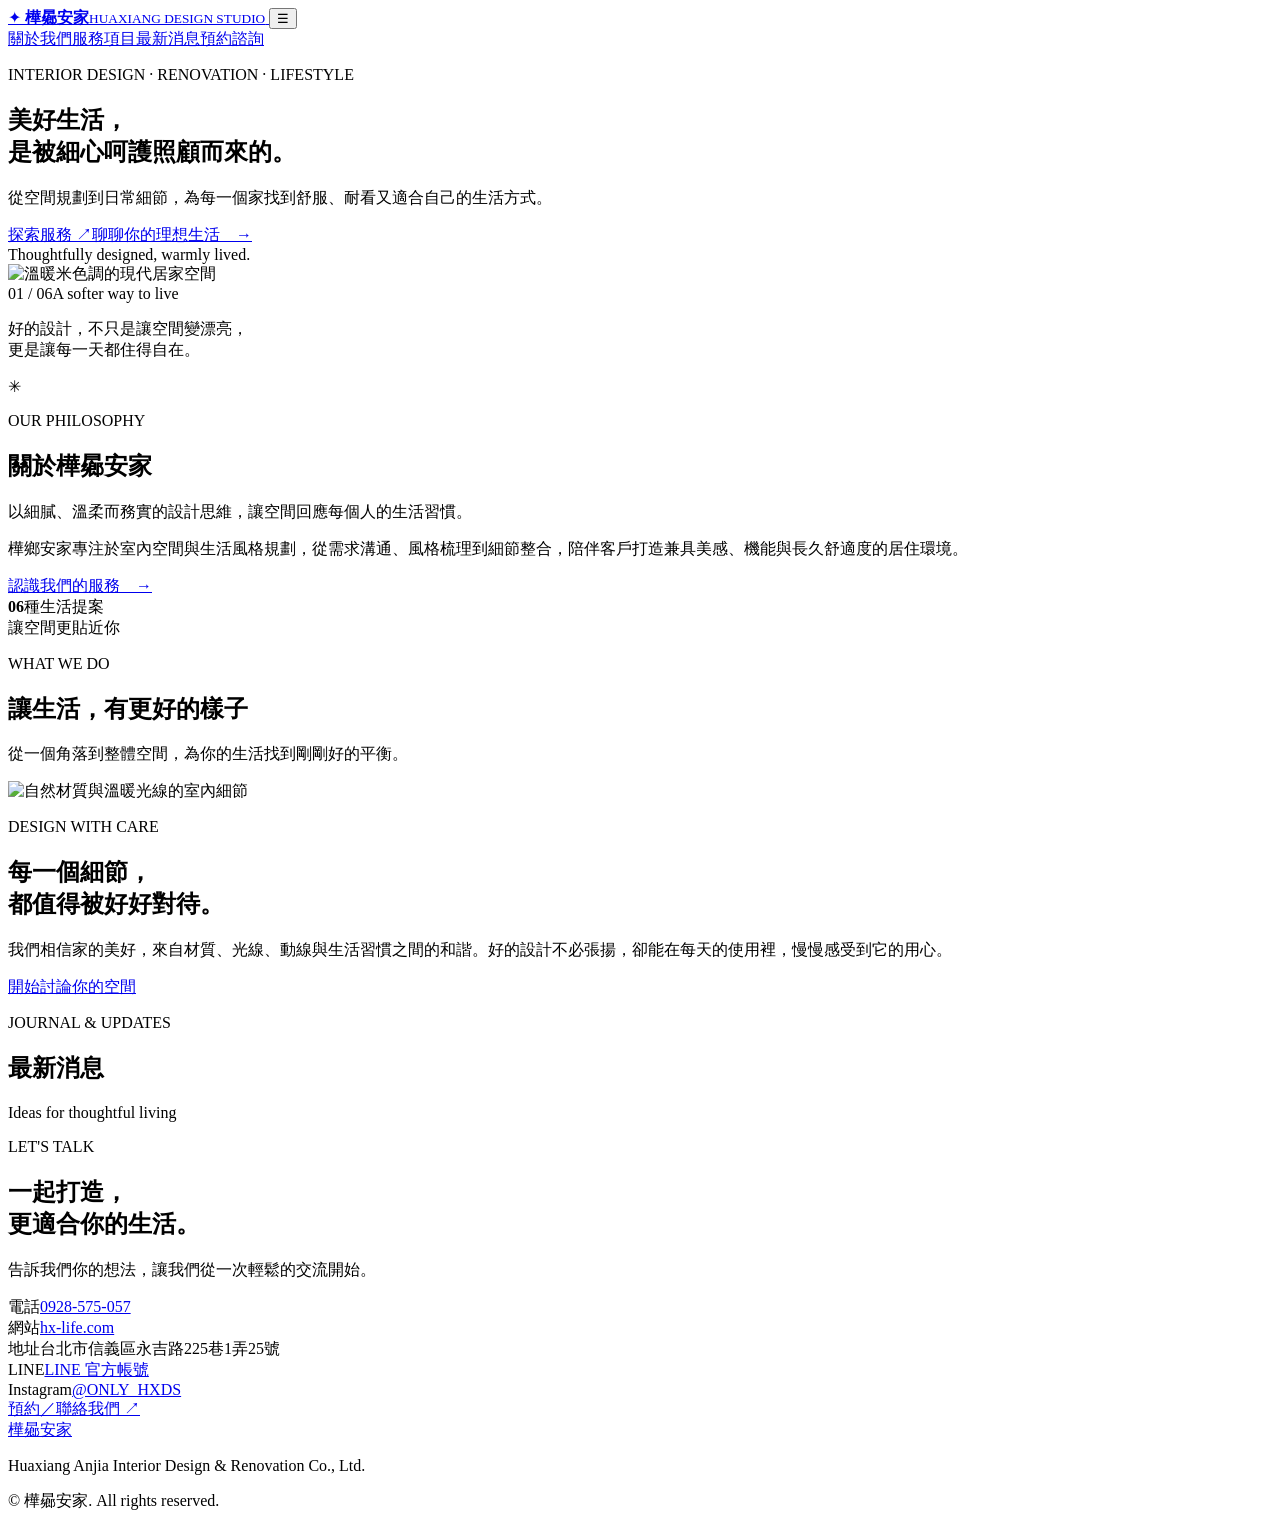
==== hx-life/index.html @ 88d8d212 "Create index.html" ====
<!doctype html>
<html lang="zh-Hant">
<head>
  <meta charset="utf-8">
  <meta name="viewport" content="width=device-width, initial-scale=1">
  <meta name="description" content="樺曏安家室內裝修有限公司，提供軟裝設計、空間美學、出租增值、老宅翻修、家具選品與生活風格規劃。">
  <meta name="theme-color" content="#f4eee2">
  <title>樺曏安家｜室內設計與裝修</title>
  <link rel="icon" href="images/favicon.svg" type="image/svg+xml">
  <link rel="stylesheet" href="styles.css">
</head>
<body>
  <header class="site-header">
    <a class="brand" href="#home" aria-label="樺曏安家首頁">
      <span class="brand-mark" aria-hidden="true">✦</span>
      <span><strong data-site="brand">樺曏安家</strong><small data-site="englishName">HUAXIANG DESIGN STUDIO</small></span>
    </a>
    <button class="menu-toggle" aria-label="開啟導覽選單" aria-expanded="false">☰</button>
    <nav class="main-nav" aria-label="主要導覽">
      <a href="#about">關於我們</a><a href="#services">服務項目</a><a href="#news">最新消息</a><a class="nav-cta" href="#contact">預約諮詢</a>
    </nav>
  </header>

  <main>
    <section class="hero section" id="home">
      <div class="hero-copy">
        <p class="eyebrow" data-site="eyebrow">INTERIOR DESIGN · RENOVATION · LIFESTYLE</p>
        <h1 data-site="heroTitle">美好生活，<br>是被細心呵護照顧而來的。</h1>
        <p class="hero-subtitle" data-site="heroSubtitle">從空間規劃到日常細節，為每一個家找到舒服、耐看又適合自己的生活方式。</p>
        <div class="hero-actions"><a class="button button-dark" href="#services">探索服務 <span>↗</span></a><a class="text-link" href="#contact">聊聊你的理想生活　→</a></div>
        <div class="hero-note"><span class="tiny-line"></span><span data-site="heroNote">Thoughtfully designed, warmly lived.</span></div>
      </div>
      <div class="hero-image-wrap">
        <img id="hero-image" src="images/hero.svg" alt="溫暖米色調的現代居家空間">
        <div class="image-caption"><span>01 / 06</span><span data-site="imageCaption">A softer way to live</span></div>
      </div>
    </section>

    <section class="intro-band">
      <p data-site="introQuote">好的設計，不只是讓空間變漂亮，<br class="desktop-only">更是讓每一天都住得自在。</p>
      <span class="band-ornament">✳</span>
    </section>

    <section class="section about-grid" id="about">
      <div class="section-heading">
        <p class="eyebrow">OUR PHILOSOPHY</p><h2>關於樺曏安家</h2><span class="heading-rule"></span>
      </div>
      <div class="about-copy">
        <p class="lead" data-site="aboutLead">以細膩、溫柔而務實的設計思維，讓空間回應每個人的生活習慣。</p>
        <p data-site="aboutText">樺鄉安家專注於室內空間與生活風格規劃，從需求溝通、風格梳理到細節整合，陪伴客戶打造兼具美感、機能與長久舒適度的居住環境。</p>
        <a class="text-link" href="#contact">認識我們的服務　→</a>
      </div>
      <div class="about-stat"><strong data-site="statNumber">06</strong><span data-site="statLabel">種生活提案<br>讓空間更貼近你</span></div>
    </section>

    <section class="services-section" id="services">
      <div class="section section-inner">
        <div class="section-heading centered">
          <p class="eyebrow">WHAT WE DO</p><h2>讓生活，有更好的樣子</h2><p class="section-desc">從一個角落到整體空間，為你的生活找到剛剛好的平衡。</p>
        </div>
        <div class="service-grid" id="service-grid"></div>
      </div>
    </section>

    <section class="section feature">
      <div class="feature-image"><img src="images/detail.svg" alt="自然材質與溫暖光線的室內細節"></div>
      <div class="feature-copy"><p class="eyebrow">DESIGN WITH CARE</p><h2 data-site="featureTitle">每一個細節，<br>都值得被好好對待。</h2><p data-site="featureText">我們相信家的美好，來自材質、光線、動線與生活習慣之間的和諧。好的設計不必張揚，卻能在每天的使用裡，慢慢感受到它的用心。</p><a class="button button-outline" href="#contact">開始討論你的空間</a></div>
    </section>

    <section class="news-section" id="news">
      <div class="section">
        <div class="news-heading"><div class="section-heading"><p class="eyebrow">JOURNAL & UPDATES</p><h2>最新消息</h2></div><span class="news-side-note">Ideas for thoughtful living</span></div>
        <div class="news-grid" id="news-grid"></div>
      </div>
    </section>

    <section class="contact-section" id="contact">
      <div class="contact-inner">
        <div><p class="eyebrow">LET'S TALK</p><h2 data-site="contactTitle">一起打造，<br>更適合你的生活。</h2><p data-site="contactText">告訴我們你的想法，讓我們從一次輕鬆的交流開始。</p></div>
        <div class="contact-card">
          <div class="contact-row"><span>電話</span><a data-link="phone" href="tel:0928575057" data-site="phone">0928-575-057</a></div>
          <div class="contact-row"><span>網站</span><a data-link="website" href="https://hx-life.com/" target="_blank" rel="noopener" data-site="website">hx-life.com</a></div>
          <div class="contact-row"><span>地址</span><span data-site="address">台北市信義區永吉路225巷1弄25號</span></div>
          <div class="contact-row"><span>LINE</span><a data-link="line" href="https://line.me/" target="_blank" rel="noopener" data-site="lineLabel">LINE 官方帳號</a></div>
          <div class="contact-row"><span>Instagram</span><a data-link="instagram" href="https://instagram.com/" target="_blank" rel="noopener" data-site="instagramLabel">@ONLY_HXDS</a></div>
          <a class="button button-dark contact-button" data-link="contactButton" href="mailto:hello@example.com">預約／聯絡我們 ↗</a>
        </div>
      </div>
    </section>
  </main>

  <footer class="site-footer">
    <a class="footer-brand" href="#home" data-site="brand">樺曏安家</a>
    <p data-site="footerEnglish">Huaxiang Anjia Interior Design & Renovation Co., Ltd.</p>
    <span>© <span id="year"></span> <span data-site="brand">樺曏安家</span>. All rights reserved.</span>
  </footer>
  <script src="content.js"></script>
  <script src="script.js"></script>
</body>
</html>
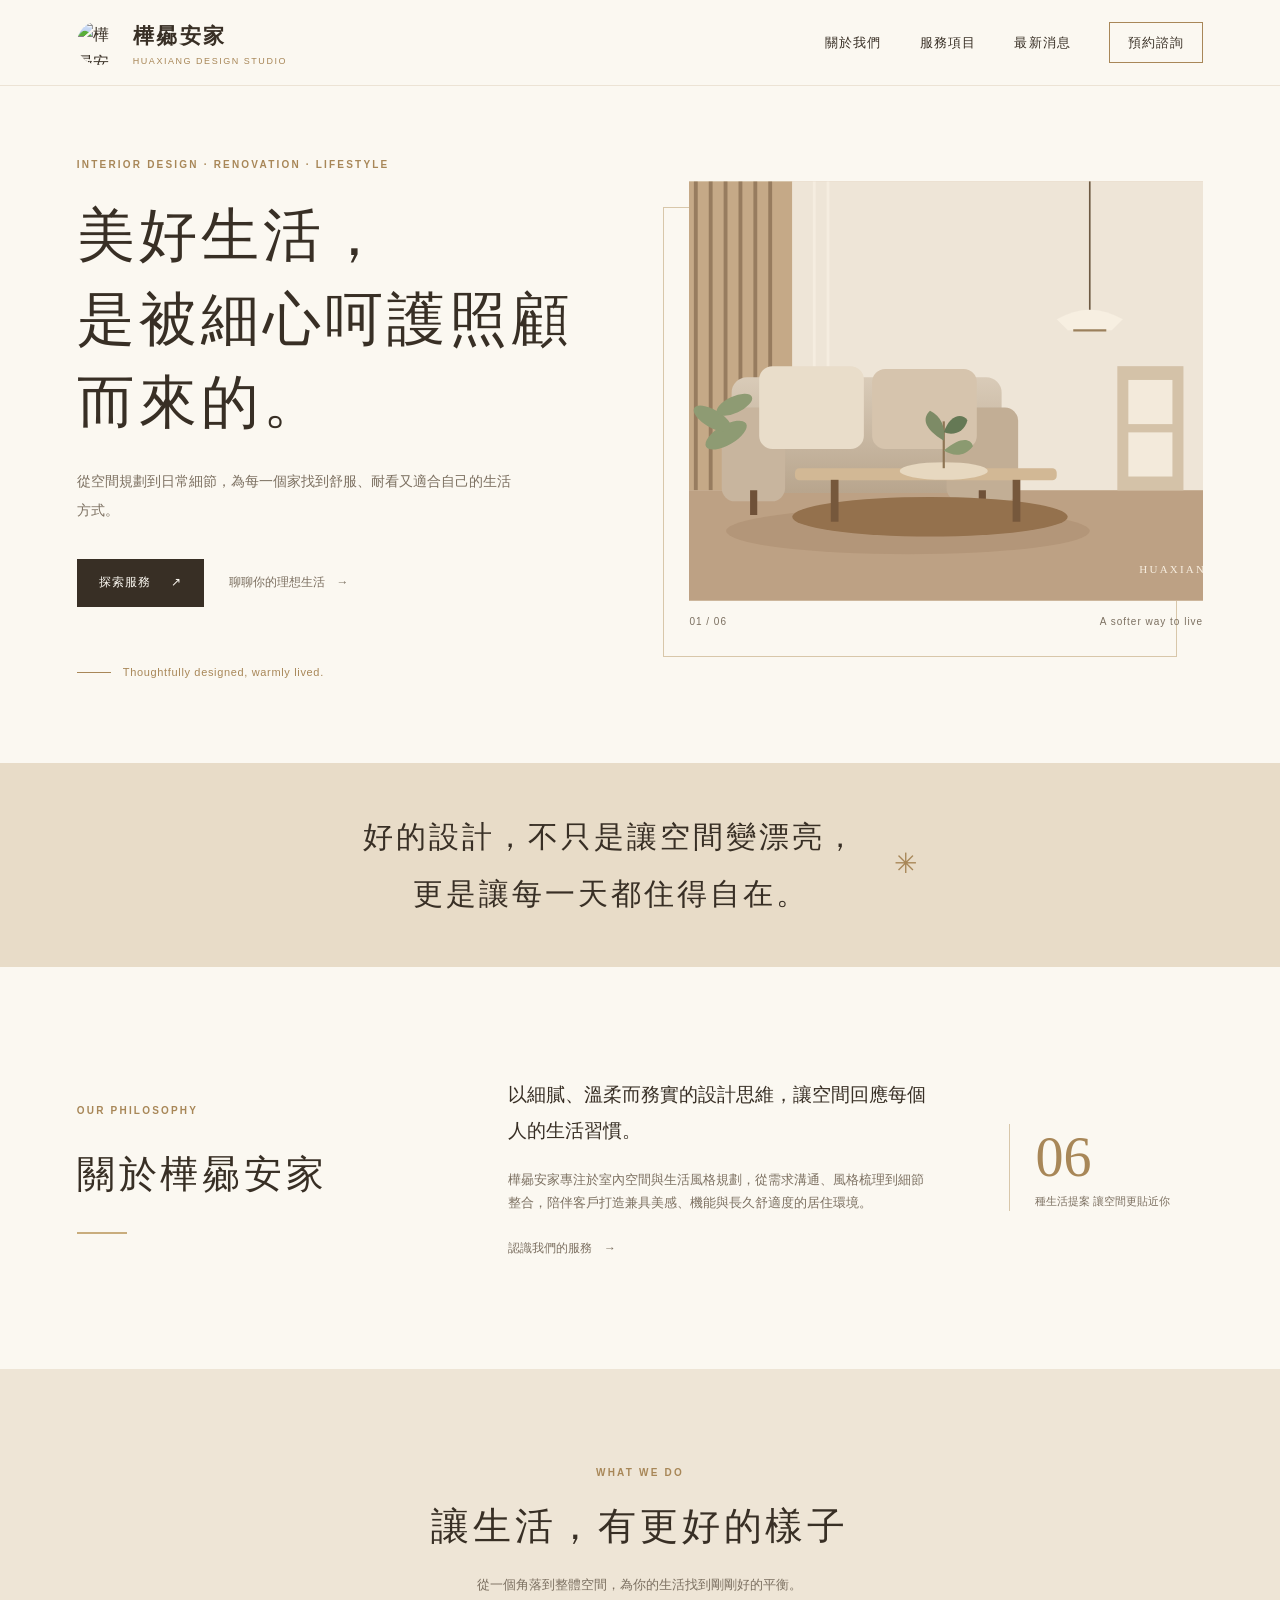
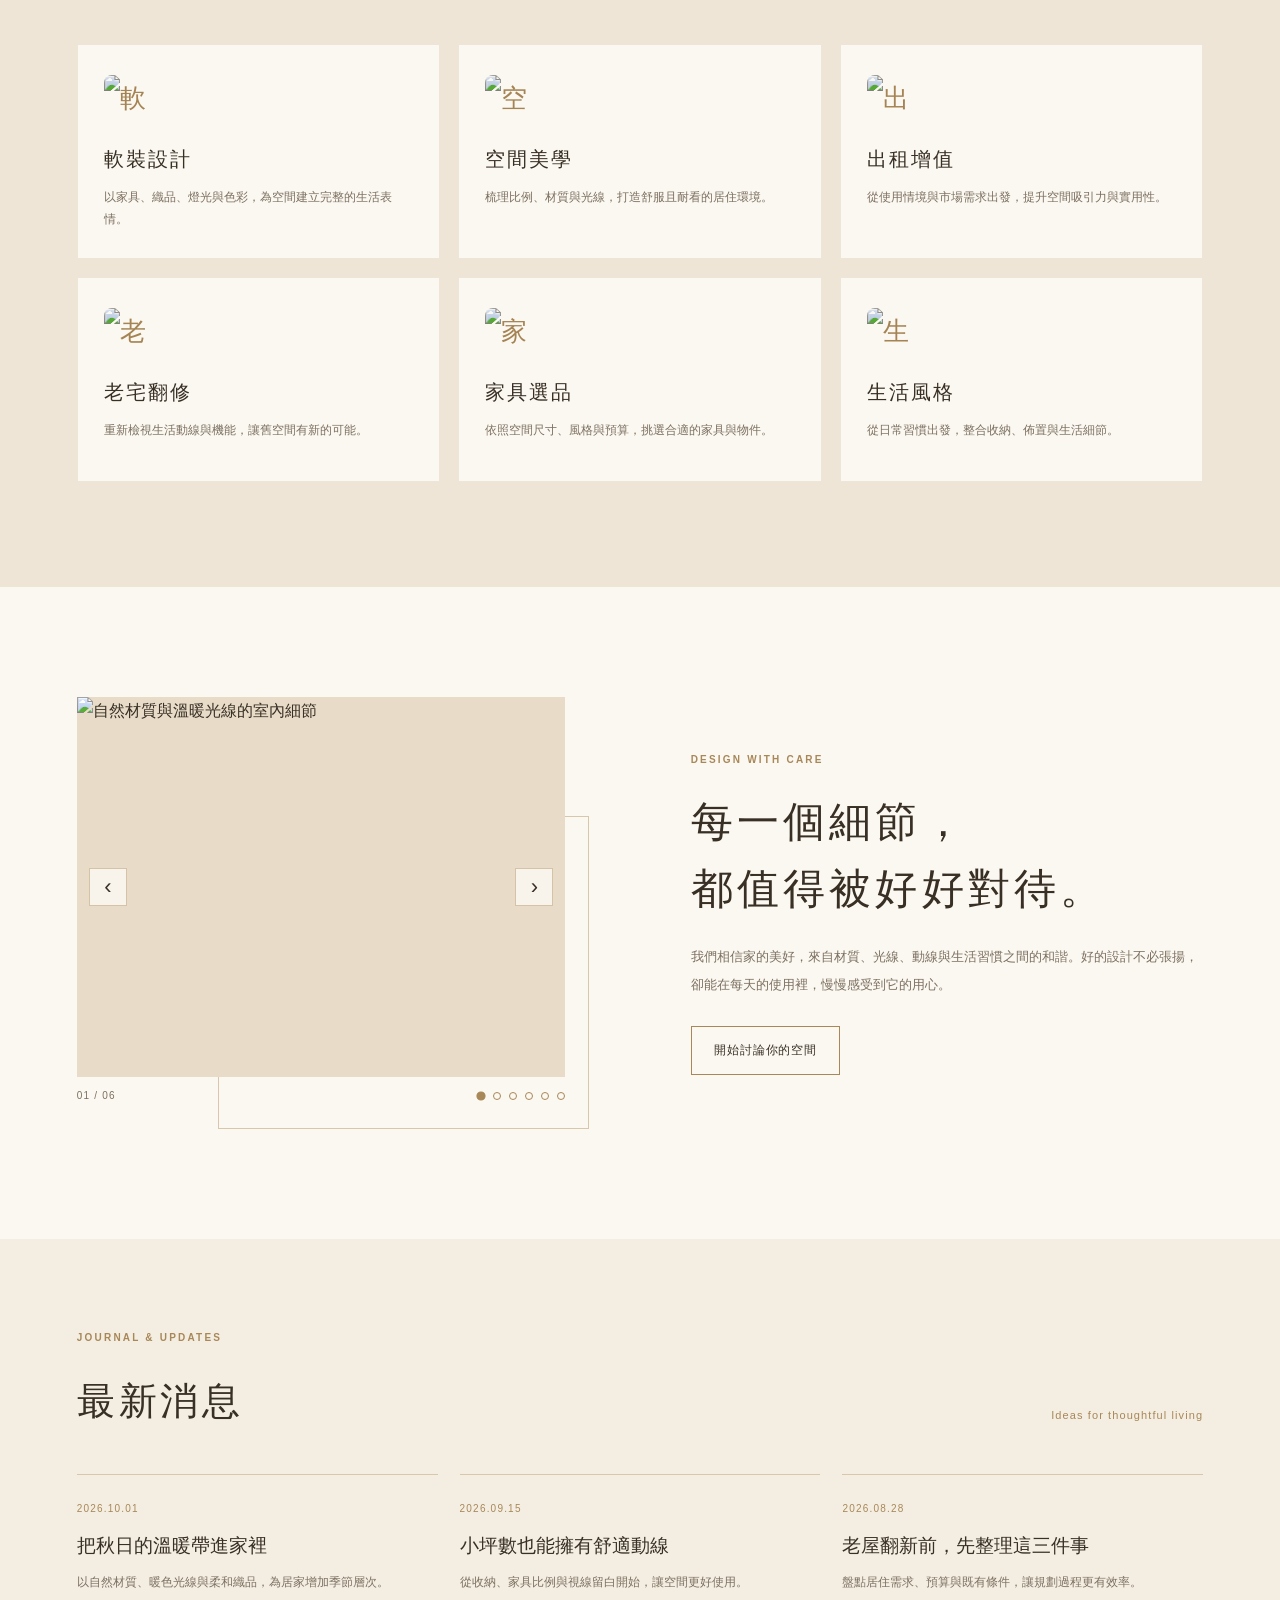
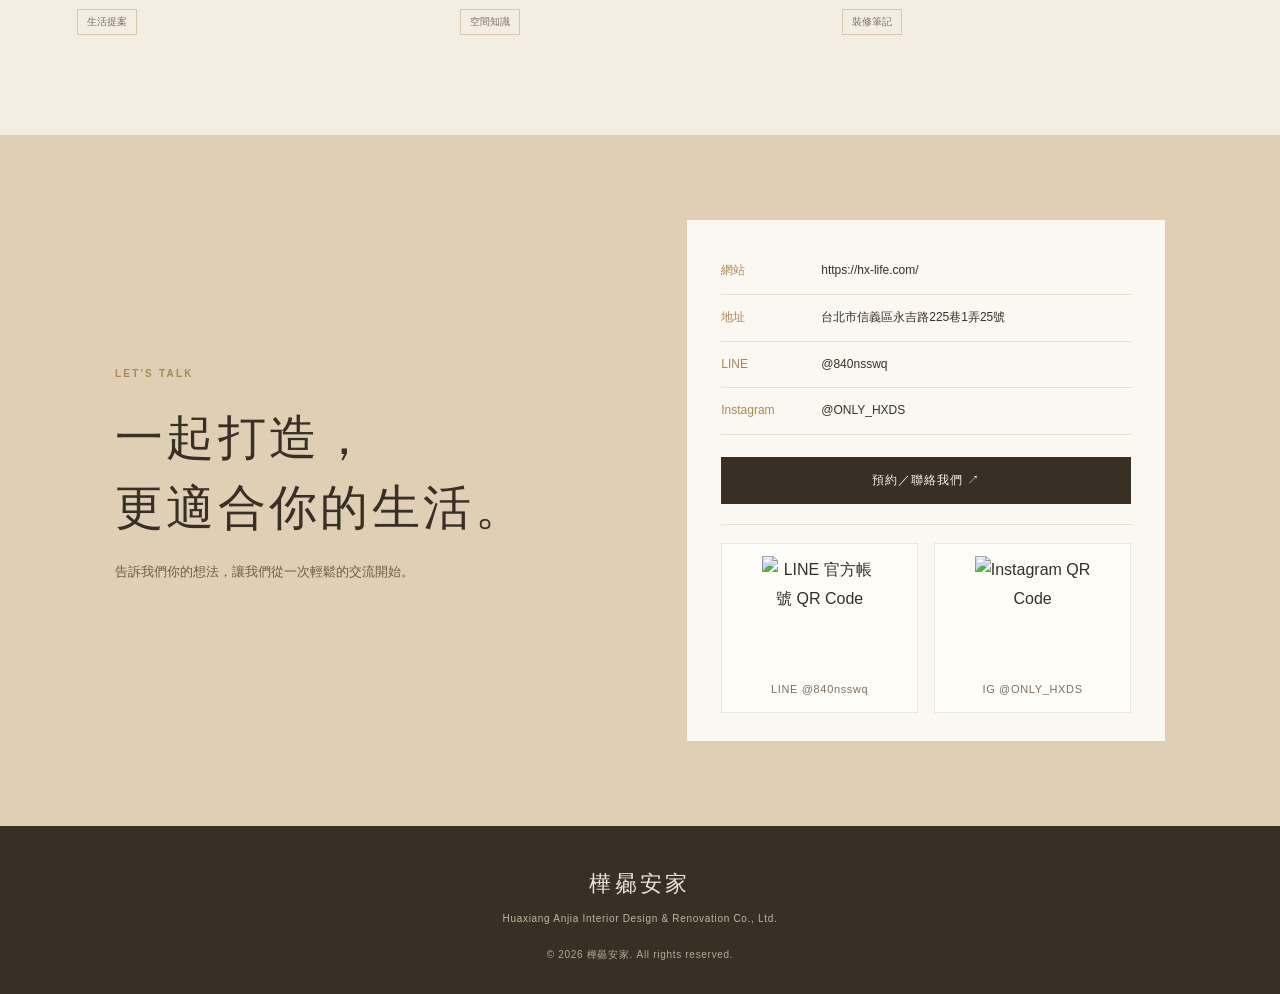
==== commit 4700c797: "Add files via upload" ====
--- a/hx-life/index.html
+++ b/hx-life/index.html
@@ -6,13 +6,13 @@
   <meta name="description" content="樺曏安家室內裝修有限公司，提供軟裝設計、空間美學、出租增值、老宅翻修、家具選品與生活風格規劃。">
   <meta name="theme-color" content="#f4eee2">
   <title>樺曏安家｜室內設計與裝修</title>
-  <link rel="icon" href="images/favicon.svg" type="image/svg+xml">
+  <link rel="icon" href="images/logo.png" type="image/png">
   <link rel="stylesheet" href="styles.css">
 </head>
 <body>
   <header class="site-header">
     <a class="brand" href="#home" aria-label="樺曏安家首頁">
-      <span class="brand-mark" aria-hidden="true">✦</span>
+      <img class="brand-logo" src="images/logo.png" alt="樺曏安家 Logo">
       <span><strong data-site="brand">樺曏安家</strong><small data-site="englishName">HUAXIANG DESIGN STUDIO</small></span>
     </a>
     <button class="menu-toggle" aria-label="開啟導覽選單" aria-expanded="false">☰</button>
@@ -63,7 +63,17 @@
     </section>
 
     <section class="section feature">
-      <div class="feature-image"><img src="images/detail.svg" alt="自然材質與溫暖光線的室內細節"></div>
+      <div class="feature-image">
+        <div class="feature-slider">
+          <img id="detail-image" src="HX_Photo/A01_IMG_6102.jpg" alt="自然材質與溫暖光線的室內細節">
+          <button class="slider-btn slider-prev" type="button" aria-label="上一張照片">‹</button>
+          <button class="slider-btn slider-next" type="button" aria-label="下一張照片">›</button>
+        </div>
+        <div class="slider-footer">
+          <span class="slider-counter" id="detail-counter">01 / 06</span>
+          <div class="slider-dots" id="detail-dots" role="tablist" aria-label="照片切換"></div>
+        </div>
+      </div>
       <div class="feature-copy"><p class="eyebrow">DESIGN WITH CARE</p><h2 data-site="featureTitle">每一個細節，<br>都值得被好好對待。</h2><p data-site="featureText">我們相信家的美好，來自材質、光線、動線與生活習慣之間的和諧。好的設計不必張揚，卻能在每天的使用裡，慢慢感受到它的用心。</p><a class="button button-outline" href="#contact">開始討論你的空間</a></div>
     </section>
 
@@ -78,12 +88,21 @@
       <div class="contact-inner">
         <div><p class="eyebrow">LET'S TALK</p><h2 data-site="contactTitle">一起打造，<br>更適合你的生活。</h2><p data-site="contactText">告訴我們你的想法，讓我們從一次輕鬆的交流開始。</p></div>
         <div class="contact-card">
-          <div class="contact-row"><span>電話</span><a data-link="phone" href="tel:0928575057" data-site="phone">0928-575-057</a></div>
           <div class="contact-row"><span>網站</span><a data-link="website" href="https://hx-life.com/" target="_blank" rel="noopener" data-site="website">hx-life.com</a></div>
           <div class="contact-row"><span>地址</span><span data-site="address">台北市信義區永吉路225巷1弄25號</span></div>
-          <div class="contact-row"><span>LINE</span><a data-link="line" href="https://line.me/" target="_blank" rel="noopener" data-site="lineLabel">LINE 官方帳號</a></div>
-          <div class="contact-row"><span>Instagram</span><a data-link="instagram" href="https://instagram.com/" target="_blank" rel="noopener" data-site="instagramLabel">@ONLY_HXDS</a></div>
+          <div class="contact-row"><span>LINE</span><a data-link="line" href="https://line.me/R/ti/p/@840nsswq" target="_blank" rel="noopener" data-site="lineLabel">@840nsswq</a></div>
+          <div class="contact-row"><span>Instagram</span><a data-link="instagram" href="https://instagram.com/ONLY_HXDS/" target="_blank" rel="noopener" data-site="instagramLabel">@ONLY_HXDS</a></div>
           <a class="button button-dark contact-button" data-link="contactButton" href="mailto:hello@example.com">預約／聯絡我們 ↗</a>
+          <div class="contact-qrcodes">
+            <a class="qrcode-item" data-link="line" href="https://line.me/R/ti/p/@840nsswq" target="_blank" rel="noopener">
+              <img src="images/Line@.png" alt="LINE 官方帳號 QR Code">
+              <span>LINE @840nsswq</span>
+            </a>
+            <a class="qrcode-item" data-link="instagram" href="https://instagram.com/ONLY_HXDS/" target="_blank" rel="noopener">
+              <img src="images/HX_IG.png" alt="Instagram QR Code">
+              <span>IG @ONLY_HXDS</span>
+            </a>
+          </div>
         </div>
       </div>
     </section>
@@ -97,4 +116,4 @@
   <script src="content.js"></script>
   <script src="script.js"></script>
 </body>
-</html>
+</html>
--- a/hx-life/styles.css
+++ b/hx-life/styles.css
@@ -0,0 +1,4 @@
+:root{--cream:#f4eee2;--paper:#fbf8f1;--sand:#e8dcc8;--gold:#a88758;--gold-light:#c9ad7d;--ink:#382f25;--muted:#7c7061;--line:#d8c7aa;--white:#fffdf8;--serif:"Noto Serif TC","Songti TC","PMingLiU",serif;--sans:"Noto Sans TC","Microsoft JhengHei",sans-serif}
+*{box-sizing:border-box}html{scroll-behavior:smooth;scroll-padding-top:90px}body{margin:0;background:var(--paper);color:var(--ink);font-family:var(--sans);line-height:1.8}a{color:inherit;text-decoration:none}img{display:block;max-width:100%}.site-header{height:86px;padding:0 clamp(22px,6vw,90px);display:flex;align-items:center;justify-content:space-between;background:rgba(251,248,241,.94);border-bottom:1px solid rgba(168,135,88,.18);position:sticky;top:0;z-index:20;backdrop-filter:blur(14px)}.brand{display:flex;align-items:center;gap:12px}.brand-mark{width:42px;height:42px;border:1px solid var(--gold);border-radius:50%;display:grid;place-items:center;color:var(--gold);font-size:23px}.brand-logo{width:44px;height:44px;border-radius:50%;object-fit:contain}.brand strong{display:block;font-family:var(--serif);font-size:21px;letter-spacing:.12em}.brand small{display:block;font-size:9px;letter-spacing:.17em;color:var(--gold);line-height:1.2}.main-nav{display:flex;align-items:center;gap:clamp(18px,3vw,42px);font-size:13px;letter-spacing:.08em}.main-nav a:not(.nav-cta):hover,.text-link:hover{color:var(--gold)}.nav-cta{border:1px solid var(--gold);padding:8px 18px}.menu-toggle{display:none;background:none;border:0;color:var(--ink);font-size:24px}.section{width:min(1180px,88%);margin-inline:auto}.hero{min-height:620px;display:grid;grid-template-columns:1fr 1.04fr;align-items:center;gap:6%;padding-top:70px;padding-bottom:80px}.eyebrow{font-size:10px;letter-spacing:.22em;color:var(--gold);font-weight:600;margin:0 0 20px}.hero h1,.contact-section h2{font-family:var(--serif);font-weight:500;font-size:clamp(36px,4.5vw,60px);line-height:1.45;letter-spacing:.07em;margin:0 0 22px}.hero-subtitle{color:var(--muted);max-width:440px;font-size:14px;line-height:2.1}.hero-actions{display:flex;align-items:center;gap:25px;margin-top:34px;flex-wrap:wrap}.button{display:inline-flex;align-items:center;justify-content:center;gap:20px;padding:13px 22px;font-size:12px;letter-spacing:.08em;transition:.2s}.button-dark{background:var(--ink);color:var(--paper)}.button-dark:hover{background:var(--gold)}.button-outline{border:1px solid var(--gold);color:var(--ink)}.button-outline:hover{background:var(--sand)}.text-link{font-size:12px;color:var(--muted)}.hero-note{display:flex;align-items:center;gap:12px;color:var(--gold);font-size:11px;letter-spacing:.06em;margin-top:56px}.tiny-line{width:34px;height:1px;background:var(--gold)}.hero-image-wrap{position:relative;padding:0 0 26px 26px}.hero-image-wrap:before{content:"";position:absolute;inset:26px 26px 0 0;border:1px solid var(--line);z-index:0}.hero-image-wrap img{position:relative;z-index:1;width:100%;height:420px;object-fit:cover;background:var(--sand)}.image-caption{position:relative;z-index:2;display:flex;justify-content:space-between;padding-top:12px;color:var(--muted);font-size:10px;letter-spacing:.1em}.intro-band{padding:45px 8%;background:var(--sand);display:flex;justify-content:center;align-items:center;gap:36px;text-align:center}.intro-band p{font-family:var(--serif);font-size:clamp(20px,2.5vw,30px);line-height:1.9;letter-spacing:.1em;margin:0}.band-ornament{color:var(--gold);font-size:28px}.about-grid{display:grid;grid-template-columns:1fr 1.2fr .55fr;gap:7%;padding-top:110px;padding-bottom:110px;align-items:center}.section-heading h2{font-family:var(--serif);font-size:clamp(28px,3vw,38px);font-weight:500;letter-spacing:.1em;margin:0}.heading-rule{display:block;width:50px;height:2px;background:var(--gold-light);margin-top:24px}.about-copy{font-size:13px;color:var(--muted)}.about-copy .lead{font-family:var(--serif);font-size:19px;line-height:1.9;color:var(--ink);margin-top:0}.about-copy .text-link{display:inline-block;margin-top:10px}.about-stat{border-left:1px solid var(--line);padding-left:25px;color:var(--muted);font-size:11px}.about-stat strong{display:block;font-family:var(--serif);font-size:56px;font-weight:400;color:var(--gold);line-height:1.2}.services-section{background:#eee5d6;padding:95px 0 105px}.section-inner{width:min(1180px,88%)}.centered{text-align:center}.centered .section-desc{font-size:13px;color:var(--muted);margin:12px 0 0}.centered .eyebrow{margin-bottom:10px}.service-grid{display:grid;grid-template-columns:repeat(3,1fr);gap:18px;margin-top:48px}.service-card{background:var(--paper);padding:30px 26px 28px;border:1px solid rgba(168,135,88,.17);min-height:205px;transition:transform .25s,box-shadow .25s}.service-card:hover{transform:translateY(-4px);box-shadow:0 12px 28px rgba(70,52,31,.07)}.service-icon{font-size:26px;color:var(--gold);display:block;margin-bottom:14px}.service-icon-img{width:52px;height:52px;object-fit:contain;border-radius:8px;mix-blend-mode:multiply}.service-card h3{font-family:var(--serif);font-weight:500;letter-spacing:.1em;font-size:20px;margin:0 0 10px}.service-card p{font-size:12px;color:var(--muted);margin:0}.feature{display:grid;grid-template-columns:1fr 1fr;gap:9%;align-items:center;padding-top:110px;padding-bottom:110px}.feature-image{padding:0 24px 24px 0;position:relative}.feature-image:after{content:"";position:absolute;right:0;bottom:0;width:72%;height:72%;border:1px solid var(--line);z-index:-1}.feature-slider{position:relative;overflow:hidden}.feature-image img{width:100%;height:380px;object-fit:cover;background:var(--sand);transition:opacity .25s}.slider-btn{position:absolute;top:50%;transform:translateY(-50%);width:38px;height:38px;border:1px solid rgba(168,135,88,.45);background:rgba(251,248,241,.88);color:var(--ink);font-size:22px;line-height:1;display:grid;place-items:center;cursor:pointer;transition:.2s;z-index:2}.slider-btn:hover{background:var(--gold);color:var(--paper);border-color:var(--gold)}.slider-prev{left:12px}.slider-next{right:12px}.slider-footer{display:flex;align-items:center;justify-content:space-between;padding-top:10px}.slider-counter{font-size:10px;letter-spacing:.12em;color:var(--muted)}.slider-dots{display:flex;gap:8px;align-items:center}.slider-dot{width:8px;height:8px;border-radius:50%;border:1px solid var(--gold);background:transparent;padding:0;cursor:pointer;transition:.2s}.slider-dot.active{background:var(--gold);transform:scale(1.15)}.feature-copy h2{font-family:var(--serif);font-weight:500;font-size:clamp(28px,3.4vw,42px);line-height:1.6;letter-spacing:.1em;margin:0 0 20px}.feature-copy>p:not(.eyebrow){font-size:13px;color:var(--muted);line-height:2.1;margin-bottom:28px}.news-section{background:var(--cream);padding:90px 0 100px}.news-heading{display:flex;justify-content:space-between;align-items:end}.news-side-note{font-size:11px;color:var(--gold);letter-spacing:.1em;padding-bottom:10px}.news-grid{display:grid;grid-template-columns:repeat(3,1fr);gap:22px;margin-top:38px}.news-card{border-top:1px solid var(--line);padding-top:18px}.news-date{font-size:10px;letter-spacing:.12em;color:var(--gold)}.news-card h3{font-family:var(--serif);font-weight:500;font-size:19px;line-height:1.6;margin:10px 0}.news-card p{font-size:12px;color:var(--muted);margin:0}.news-tag{display:inline-block;margin-top:16px;border:1px solid var(--line);padding:3px 9px;font-size:10px;color:var(--muted)}.contact-section{background:#dfcfb5;padding:85px 6%}.contact-inner{width:min(1050px,100%);margin:auto;display:grid;grid-template-columns:1fr 1fr;gap:9%;align-items:center}.contact-section h2{font-size:clamp(32px,4vw,48px);margin-bottom:18px}.contact-section p:not(.eyebrow){font-size:13px;color:#6d5b46}.contact-card{background:var(--paper);padding:28px 34px}.contact-row{display:grid;grid-template-columns:90px 1fr;gap:10px;padding:12px 0;border-bottom:1px solid #e8dfd0;font-size:12px}.contact-row>span:first-child{color:var(--gold)}.contact-row a{overflow-wrap:anywhere}.contact-row a:hover{color:var(--gold)}.contact-button{width:100%;margin-top:22px}.contact-qrcodes{display:grid;grid-template-columns:repeat(2,1fr);gap:16px;margin-top:20px;padding-top:18px;border-top:1px solid #e8dfd0}.qrcode-item{display:flex;flex-direction:column;align-items:center;gap:8px;padding:12px;background:var(--white);border:1px solid rgba(168,135,88,.2);text-align:center;transition:border-color .2s,transform .2s}.qrcode-item:hover{border-color:var(--gold);transform:translateY(-2px)}.qrcode-item img{width:116px;height:116px;object-fit:contain}.qrcode-item span{font-size:11px;letter-spacing:.06em;color:var(--muted)}.site-footer{background:var(--ink);color:#eee5d6;text-align:center;padding:38px 20px 30px;font-size:10px;letter-spacing:.07em}.footer-brand{font-family:var(--serif);font-size:22px;letter-spacing:.15em}.site-footer p{color:#c7b69b;margin:6px 0 18px}.site-footer span{color:#b8a990}.desktop-only{display:inline}
+@media(max-width:800px){.site-header{height:72px}.menu-toggle{display:block}.main-nav{display:none;position:absolute;top:71px;left:0;right:0;background:var(--paper);padding:20px 7%;border-bottom:1px solid var(--line);flex-direction:column;align-items:stretch;gap:16px}.main-nav.open{display:flex}.nav-cta{text-align:center}.hero{grid-template-columns:1fr;padding-top:55px;gap:35px}.hero h1{font-size:clamp(34px,8vw,48px)}.hero-image-wrap img{height:320px}.hero-note{margin-top:30px}.about-grid{grid-template-columns:1fr 1.3fr;gap:30px;padding-top:75px;padding-bottom:75px}.about-stat{grid-column:2;border-left:0;border-top:1px solid var(--line);padding:20px 0 0;display:flex;align-items:center;gap:18px}.about-stat strong{font-size:40px}.service-grid{grid-template-columns:repeat(2,1fr)}.feature{gap:35px;padding-top:75px;padding-bottom:75px}.feature-image img{height:310px}.contact-inner{gap:30px}.contact-card{padding:22px}.news-grid{gap:15px}}
+@media(max-width:560px){.section,.section-inner{width:88%}.brand strong{font-size:18px}.brand small{font-size:8px}.hero{padding-top:40px;padding-bottom:55px}.hero-actions{gap:18px}.hero-image-wrap{padding-left:13px;padding-bottom:18px}.hero-image-wrap:before{inset:18px 18px 0 0}.hero-image-wrap img{height:260px}.intro-band{padding:35px 6%;gap:12px}.intro-band p{font-size:19px}.about-grid{grid-template-columns:1fr;gap:22px}.about-stat{grid-column:auto}.services-section,.news-section{padding:70px 0}.service-grid{grid-template-columns:1fr;margin-top:30px}.service-card{min-height:auto}.feature{grid-template-columns:1fr;padding-top:65px;padding-bottom:70px}.feature-image img{height:270px}.news-heading{align-items:start;gap:10px;flex-direction:column}.news-grid{grid-template-columns:1fr;gap:26px}.contact-section{padding:65px 6%}.contact-inner{grid-template-columns:1fr}.contact-card{padding:20px}.contact-row{grid-template-columns:76px 1fr}.desktop-only{display:none}}
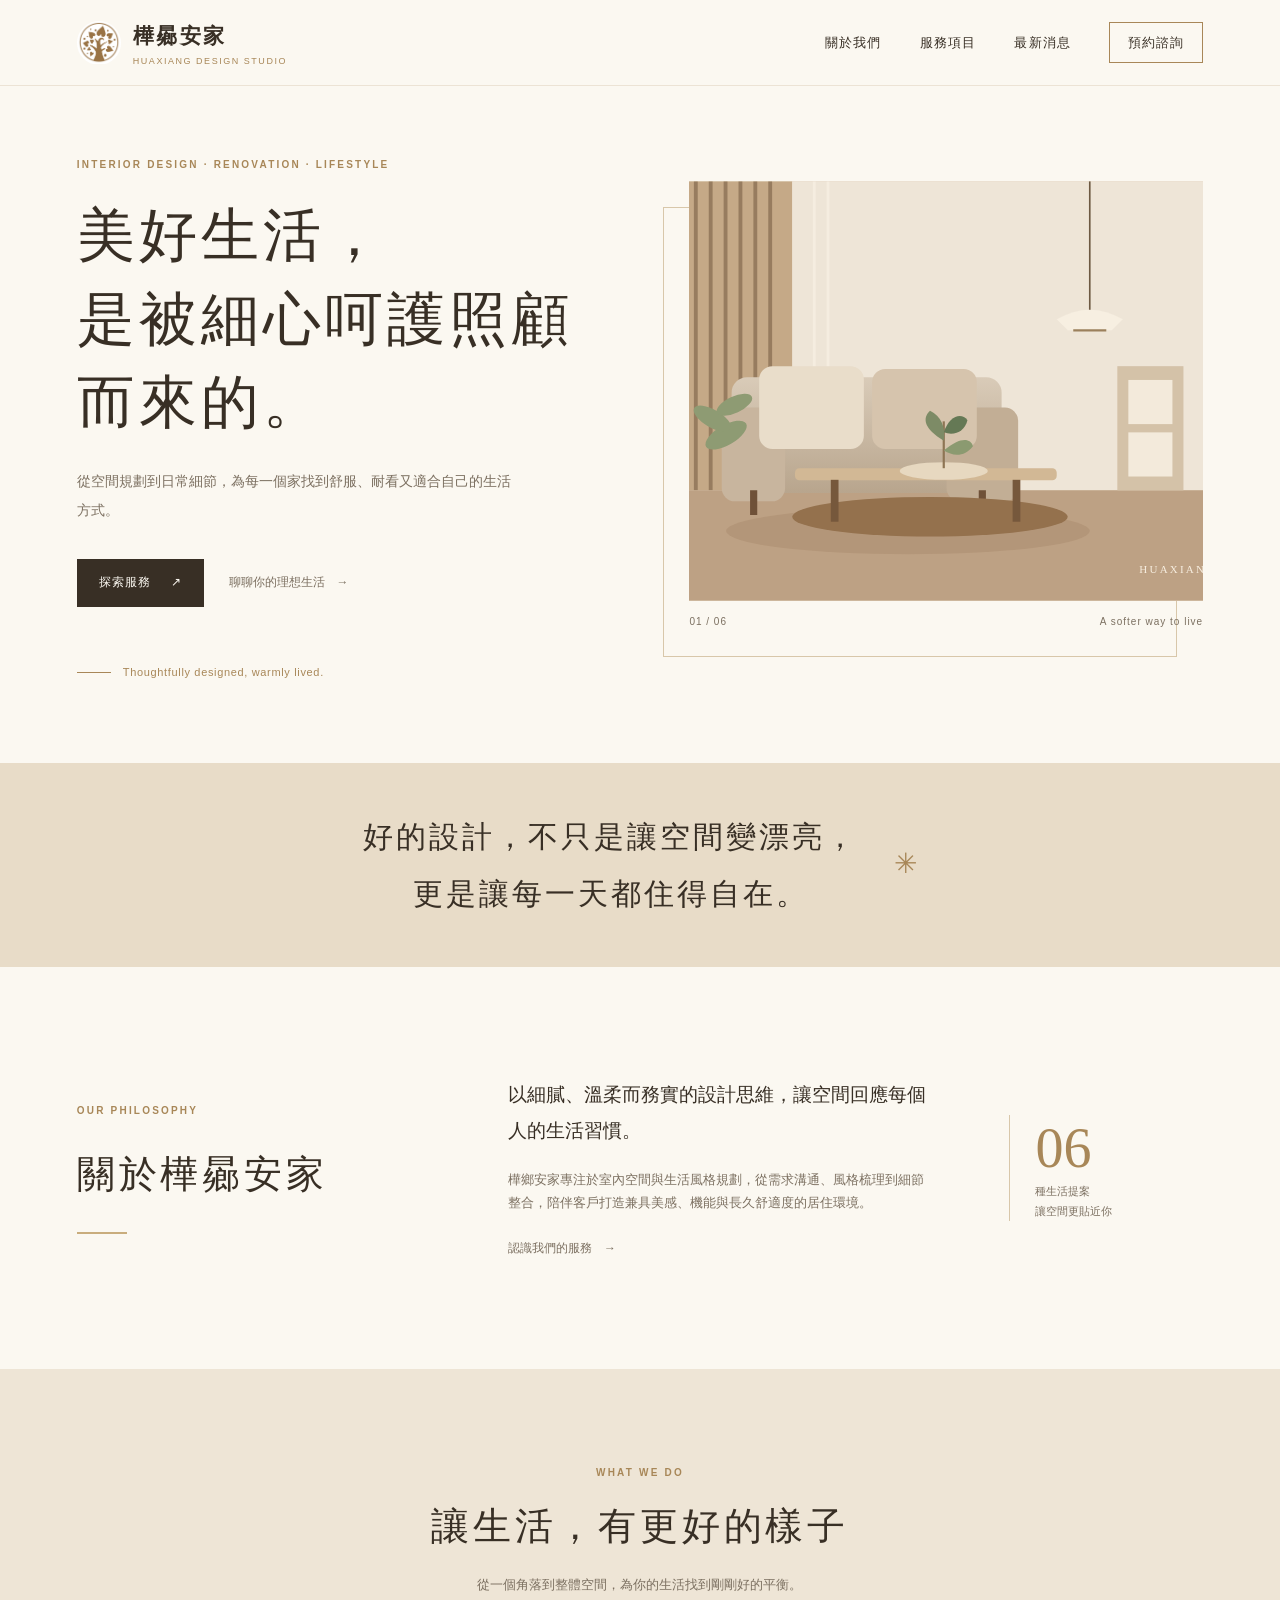
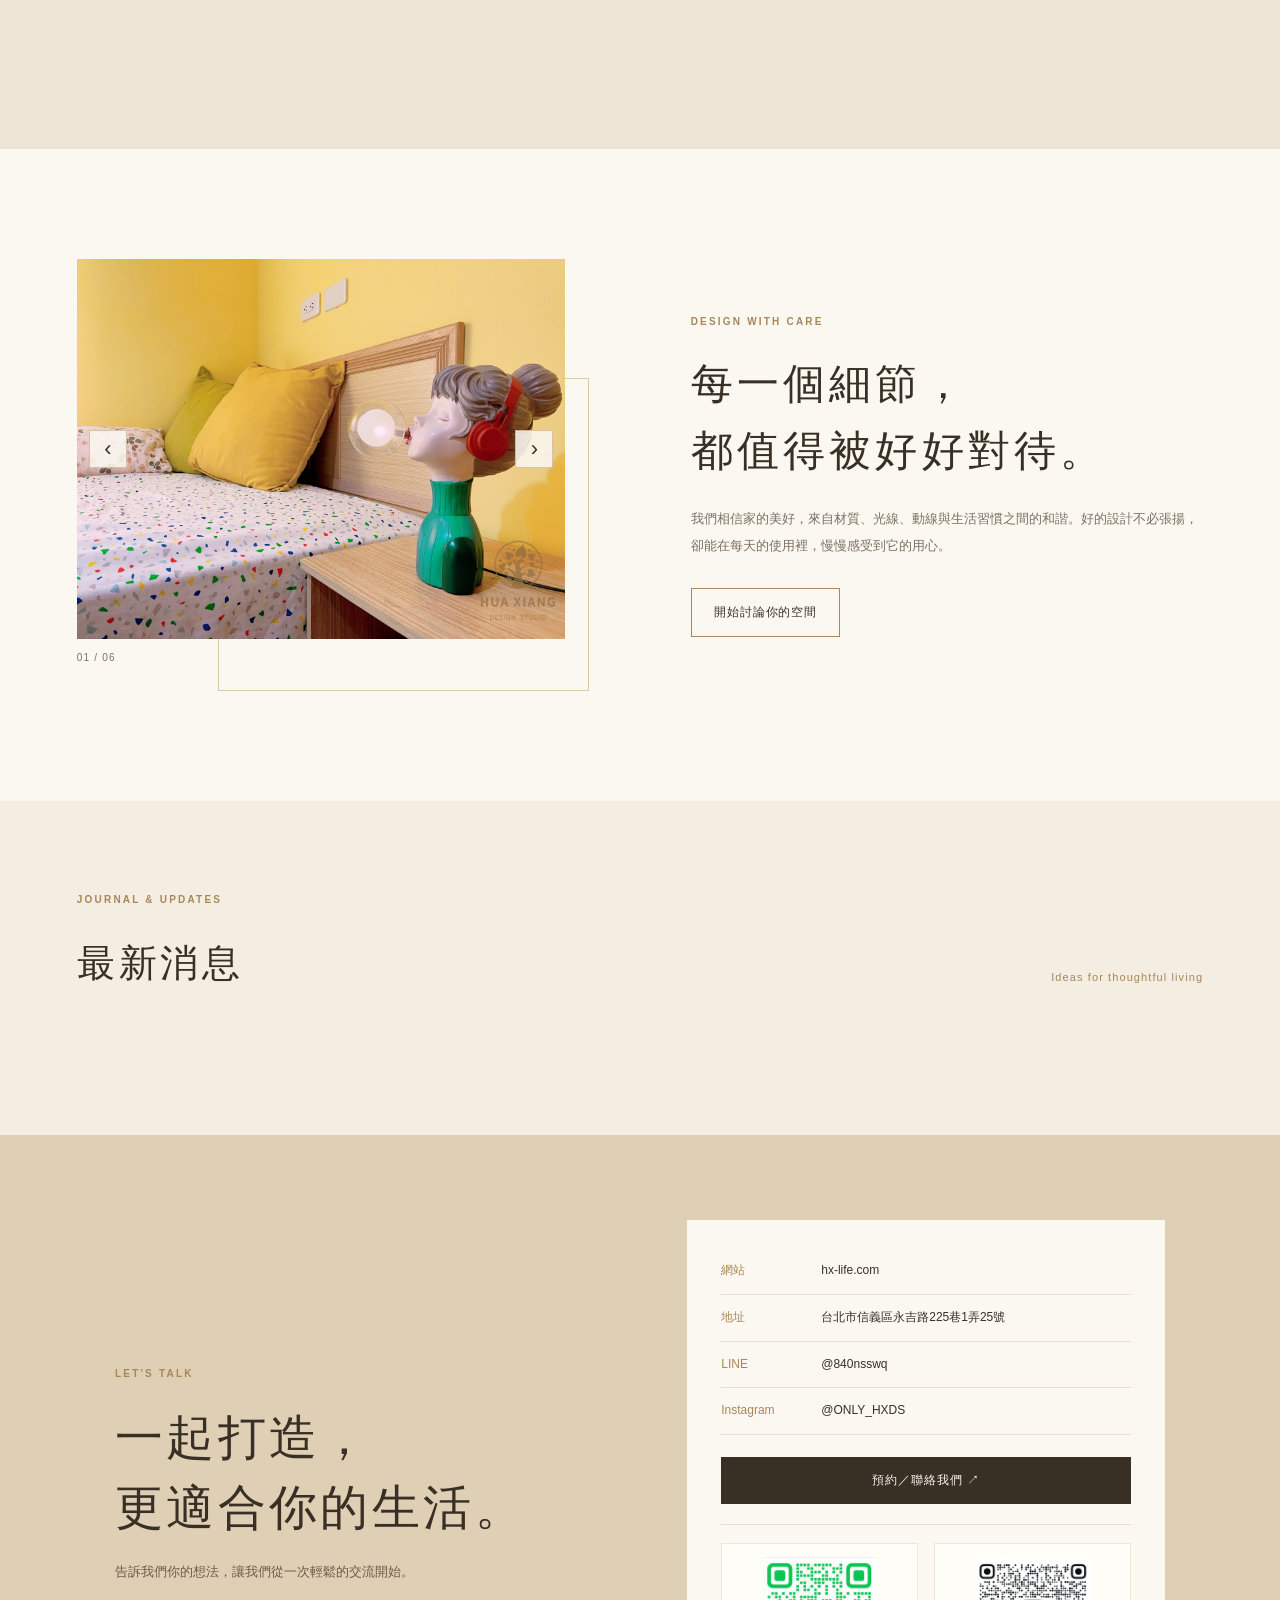
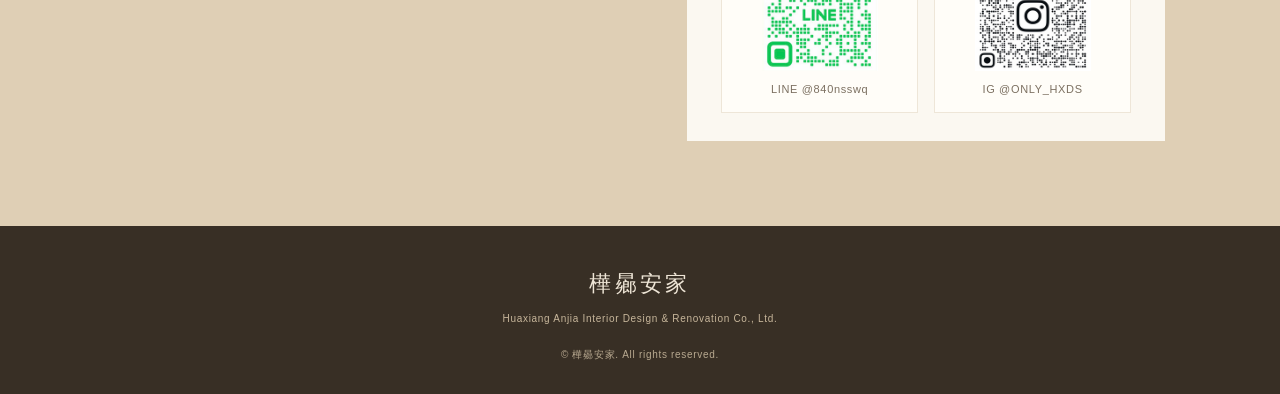
==== commit 77527339: "Add files via upload" ====
--- a/hx-life/index.html
+++ b/hx-life/index.html
@@ -92,7 +92,7 @@
           <div class="contact-row"><span>地址</span><span data-site="address">台北市信義區永吉路225巷1弄25號</span></div>
           <div class="contact-row"><span>LINE</span><a data-link="line" href="https://line.me/R/ti/p/@840nsswq" target="_blank" rel="noopener" data-site="lineLabel">@840nsswq</a></div>
           <div class="contact-row"><span>Instagram</span><a data-link="instagram" href="https://instagram.com/ONLY_HXDS/" target="_blank" rel="noopener" data-site="instagramLabel">@ONLY_HXDS</a></div>
-          <a class="button button-dark contact-button" data-link="contactButton" href="mailto:hello@example.com">預約／聯絡我們 ↗</a>
+          <a class="button button-dark contact-button" data-link="contactButton" href="#">預約／聯絡我們 ↗</a>
           <div class="contact-qrcodes">
             <a class="qrcode-item" data-link="line" href="https://line.me/R/ti/p/@840nsswq" target="_blank" rel="noopener">
               <img src="images/Line@.png" alt="LINE 官方帳號 QR Code">
